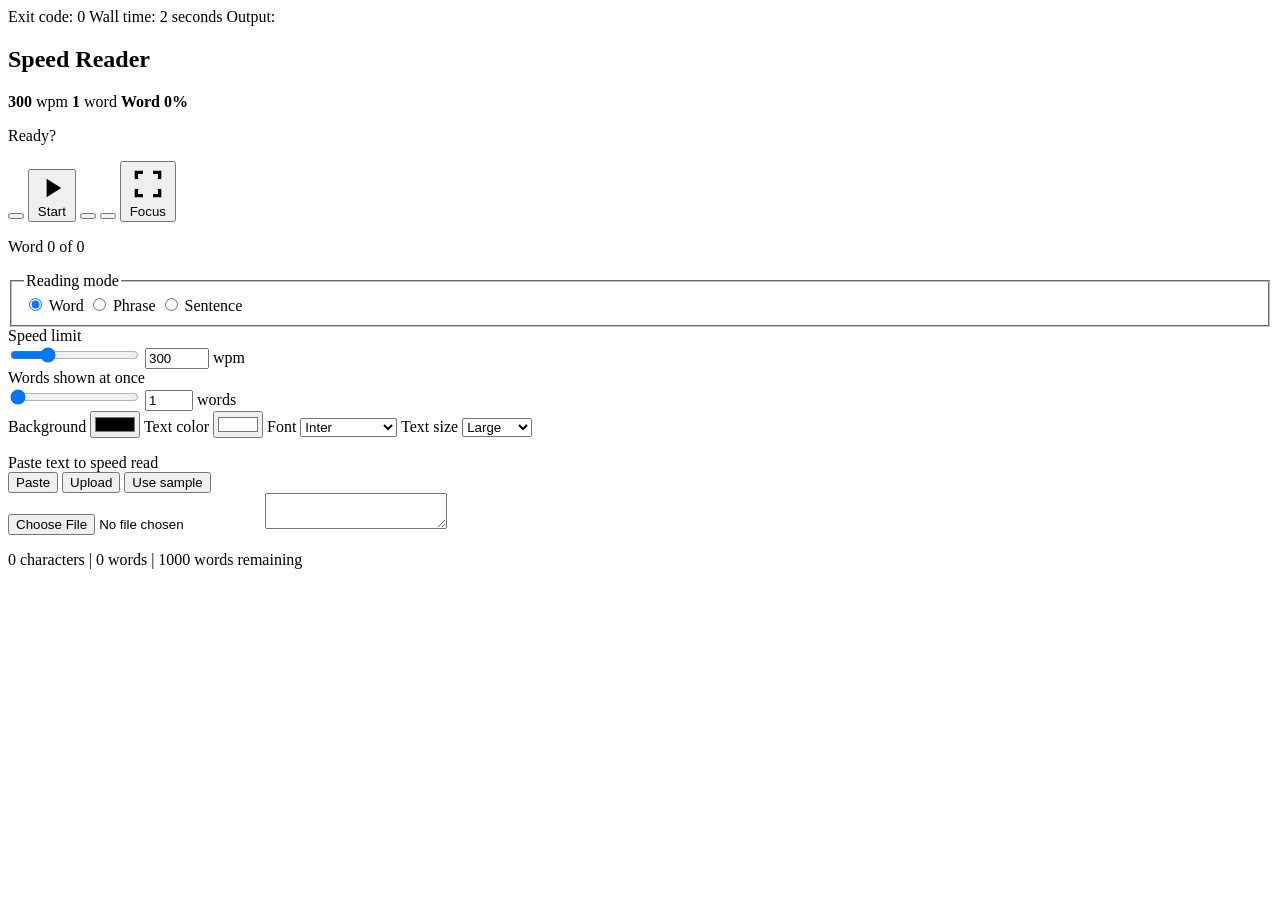
==== index.html @ 9c188092 "Add Speed Reader web app" ====
Exit code: 0
Wall time: 2 seconds
Output:
<!doctype html>
<html lang="en">
  <head>
    <meta charset="utf-8">
    <meta name="viewport" content="width=device-width, initial-scale=1">
    <title>Speed Reader</title>
    <link rel="icon" href="data:,">
    <link rel="stylesheet" href="styles.css">
  </head>
  <body>
    <main class="app-shell">
      <section class="reader-hero" aria-label="Speed reader">
        <div class="reader-status">
          <div>
            <h1>Speed Reader</h1>
          </div>
          <div class="stat-strip" aria-live="polite">
            <span><strong id="currentWpm">300</strong> wpm</span>
            <span><strong id="currentChunk">1</strong> <span id="chunkLabel">word</span></span>
            <span><strong id="currentMode">Word</strong></span>
            <span><strong id="currentProgress">0%</strong></span>
          </div>
        </div>

        <div class="reader-stage" id="readerStage" aria-live="polite" aria-atomic="true">
          <div class="focus-line" aria-hidden="true"></div>
          <p id="displayText">Ready?</p>
        </div>

        <div class="reader-controls" aria-label="Playback controls">
          <button class="icon-button" type="button" id="backButton" aria-label="Previous words">
            <svg viewBox="0 0 24 24" aria-hidden="true">
              <path d="M11 7 5 12l6 5V7Zm8 0-6 5 6 5V7Z"></path>
            </svg>
          </button>
          <button class="play-button" type="button" id="playButton" aria-label="Start reading">
            <svg viewBox="0 0 24 24" aria-hidden="true" id="playIcon">
              <path d="M8 5v14l11-7L8 5Z"></path>
            </svg>
            <span id="playButtonText">Start</span>
          </button>
          <button class="icon-button" type="button" id="forwardButton" aria-label="Next words">
            <svg viewBox="0 0 24 24" aria-hidden="true">
              <path d="m13 7 6 5-6 5V7ZM5 7l6 5-6 5V7Z"></path>
            </svg>
          </button>
          <button class="icon-button" type="button" id="resetButton" aria-label="Reset to beginning">
            <svg viewBox="0 0 24 24" aria-hidden="true">
              <path d="M7.8 7.8A6 6 0 1 1 6 12H3.7A8.3 8.3 0 1 0 6 6.2V3H3v7h7V7H6.9l.9.8Z"></path>
            </svg>
          </button>
          <button class="focus-button" type="button" id="focusButton" aria-label="Open focus reading window">
            <svg viewBox="0 0 24 24" aria-hidden="true">
              <path d="M4 9V4h5v2H6v3H4Zm14 0V6h-3V4h5v5h-2ZM4 15h2v3h3v2H4v-5Zm14 3v-3h2v5h-5v-2h3Z"></path>
            </svg>
            <span>Focus</span>
          </button>
        </div>

        <div class="progress-wrap" aria-label="Reading progress">
          <div class="progress-bar">
            <div id="progressFill"></div>
          </div>
          <p id="positionText">Word 0 of 0</p>
        </div>
      </section>

      <section class="workspace" aria-label="Reader settings and text">
        <form class="settings-panel" id="settingsForm">
          <fieldset class="control-group mode-group">
            <legend>Reading mode</legend>
            <div class="segmented" role="radiogroup" aria-label="Reading mode">
              <label>
                <input type="radio" name="readingMode" value="word" checked>
                <span>Word</span>
              </label>
              <label>
                <input type="radio" name="readingMode" value="phrase">
                <span>Phrase</span>
              </label>
              <label>
                <input type="radio" name="readingMode" value="sentence">
                <span>Sentence</span>
              </label>
            </div>
          </fieldset>

          <div class="control-group">
            <label for="wpmRange">Speed limit</label>
            <div class="range-row">
              <input type="range" id="wpmRange" min="50" max="1000" step="10" value="300">
              <input type="number" id="wpmInput" min="50" max="1000" step="10" value="300" aria-label="Words per minute">
              <span>wpm</span>
            </div>
          </div>

          <div class="control-group">
            <label for="chunkRange">Words shown at once</label>
            <div class="range-row">
              <input type="range" id="chunkRange" min="1" max="10" step="1" value="1">
              <input type="number" id="chunkInput" min="1" max="10" step="1" value="1" aria-label="Words shown at once">
              <span>words</span>
            </div>
          </div>

          <div class="control-grid">
            <label>
              <span>Background</span>
              <input type="color" id="backgroundColor" value="#000000">
            </label>
            <label>
              <span>Text color</span>
              <input type="color" id="textColor" value="#ffffff">
            </label>
            <label>
              <span>Font</span>
              <select id="fontSelect">
                <option value="Inter, Arial, sans-serif">Inter</option>
                <option value="Arial, sans-serif">Arial</option>
                <option value="'Comic Sans MS', 'Comic Sans', cursive">Comic Sans</option>
                <option value="Georgia, serif">Georgia</option>
                <option value="'Trebuchet MS', sans-serif">Trebuchet</option>
                <option value="'Courier New', monospace">Courier New</option>
              </select>
            </label>
            <label>
              <span>Text size</span>
              <select id="fontSizeSelect">
                <option value="clamp(2.7rem, 8vw, 6rem)">Large</option>
                <option value="clamp(2rem, 6vw, 4.5rem)">Medium</option>
                <option value="clamp(1.5rem, 4vw, 3rem)">Small</option>
              </select>
            </label>
          </div>
        </form>

        <section class="text-panel" aria-label="Text to read">
          <div class="text-head">
            <label for="sourceText">Paste text to speed read</label>
            <div class="text-actions">
              <button class="text-button" type="button" id="pasteButton">Paste</button>
              <button class="text-button" type="button" id="uploadButton">Upload</button>
              <button class="text-button" type="button" id="sampleButton">Use sample</button>
            </div>
          </div>
          <input class="visually-hidden" type="file" id="fileInput" accept=".txt,.text,text/plain,.pdf,application/pdf">
          <textarea id="sourceText" spellcheck="true"></textarea>
          <div class="text-footer">
            <p id="textStats">0 characters | 0 words | 1000 words remaining</p>
            <p id="limitMessage" role="status"></p>
          </div>
        </section>
      </section>
    </main>

    <script src="reader-core.js"></script>
    <script src="script.js"></script>
  </body>
</html>
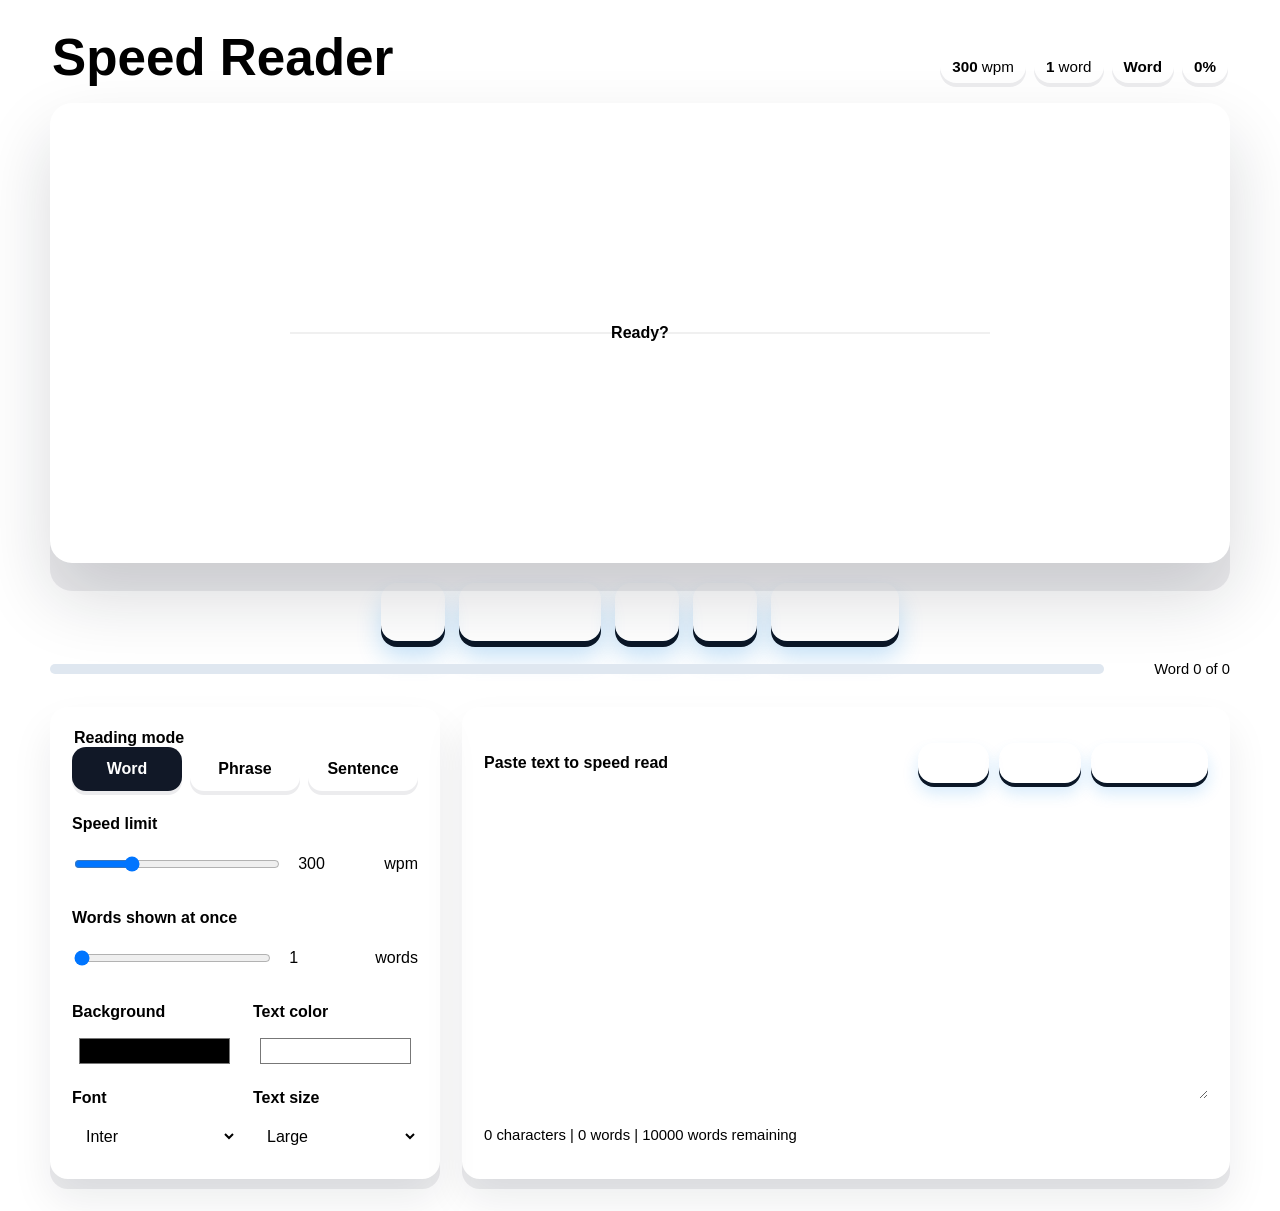
==== commit da51a0e7: "Fix published Speed Reader assets" ====
--- a/index.html
+++ b/index.html
@@ -1,6 +1,3 @@
-Exit code: 0
-Wall time: 2 seconds
-Output:
 <!doctype html>
 <html lang="en">
   <head>
@@ -149,7 +146,7 @@
           <input class="visually-hidden" type="file" id="fileInput" accept=".txt,.text,text/plain,.pdf,application/pdf">
           <textarea id="sourceText" spellcheck="true"></textarea>
           <div class="text-footer">
-            <p id="textStats">0 characters | 0 words | 1000 words remaining</p>
+            <p id="textStats">0 characters | 0 words | 10000 words remaining</p>
             <p id="limitMessage" role="status"></p>
           </div>
         </section>
@@ -160,4 +157,3 @@
     <script src="script.js"></script>
   </body>
 </html>
-
--- a/styles.css
+++ b/styles.css
@@ -0,0 +1,571 @@
+Exit code: 0
+Wall time: 2.1 seconds
+Output:
+:root {
+  --page: #f3f7fb;
+  --ink: #111827;
+  --muted: #647083;
+  --line: #111827;
+  --soft-line: #d7e1ed;
+  --panel: #ffffff;
+  --accent: #1688e8;
+  --accent-strong: #126bc0;
+  --success: #25a842;
+  --reader-bg: #000000;
+  --reader-text: #ffffff;
+  --reader-font: Inter, Arial, sans-serif;
+  --reader-size: clamp(2.7rem, 8vw, 6rem);
+}
+
+* {
+  box-sizing: border-box;
+}
+
+body {
+  margin: 0;
+  min-height: 100vh;
+  background:
+    radial-gradient(circle at top left, rgba(22, 136, 232, 0.12), transparent 34rem),
+    linear-gradient(180deg, #ffffff 0%, var(--page) 44%, #edf3f9 100%);
+  color: var(--ink);
+  font-family: Inter, "Segoe UI", Arial, sans-serif;
+}
+
+button,
+input,
+select,
+textarea {
+  font: inherit;
+}
+
+button {
+  cursor: pointer;
+}
+
+.app-shell {
+  width: min(1180px, calc(100% - 32px));
+  margin: 0 auto;
+  padding: 32px 0;
+}
+
+.reader-hero {
+  display: grid;
+  gap: 20px;
+}
+
+.reader-status {
+  display: flex;
+  align-items: end;
+  justify-content: space-between;
+  gap: 24px;
+  padding: 0 2px;
+}
+
+h1 {
+  margin: 0;
+  max-width: 760px;
+  font-size: clamp(2rem, 4vw, 3.6rem);
+  line-height: 1;
+  letter-spacing: 0;
+}
+
+.stat-strip {
+  display: flex;
+  flex-wrap: wrap;
+  justify-content: flex-end;
+  gap: 8px;
+  color: var(--muted);
+  font-size: 0.95rem;
+}
+
+.stat-strip > span {
+  border: 2px solid var(--line);
+  border-radius: 999px;
+  background: var(--panel);
+  padding: 8px 12px;
+  white-space: nowrap;
+  box-shadow: 0 4px 0 rgba(17, 24, 39, 0.08);
+}
+
+.stat-strip strong {
+  color: var(--ink);
+}
+
+.reader-stage {
+  position: relative;
+  display: grid;
+  min-height: clamp(260px, 39vw, 460px);
+  place-items: center;
+  overflow: hidden;
+  border: 3px solid var(--line);
+  border-radius: 22px;
+  background: var(--reader-bg);
+  color: var(--reader-text);
+  box-shadow: 0 28px 0 rgba(17, 24, 39, 0.08), 0 34px 70px rgba(16, 26, 40, 0.16);
+  transition: background-color 160ms ease, color 160ms ease;
+}
+
+.reader-stage p {
+  position: relative;
+  z-index: 1;
+  max-width: 92%;
+  margin: 0;
+  color: inherit;
+  font-family: var(--reader-font);
+  font-size: var(--reader-size);
+  font-weight: 850;
+  line-height: 1.06;
+  letter-spacing: 0;
+  text-align: center;
+  overflow-wrap: anywhere;
+}
+
+.focus-line {
+  position: absolute;
+  inset: 50% auto auto 50%;
+  width: min(76%, 700px);
+  height: 1px;
+  background: currentColor;
+  opacity: 0.12;
+  transform: translate(-50%, -50%);
+}
+
+.reader-controls {
+  display: flex;
+  justify-content: center;
+  gap: 14px;
+}
+
+.icon-button,
+.play-button,
+.text-button,
+.focus-button {
+  border: 3px solid var(--line);
+  border-radius: 16px;
+  color: #ffffff;
+  background: var(--accent);
+  transition: transform 150ms ease, background 150ms ease, box-shadow 150ms ease;
+}
+
+.icon-button,
+.play-button,
+.focus-button {
+  min-width: 64px;
+  min-height: 58px;
+  box-shadow: 0 6px 0 #0b1727, 0 16px 24px rgba(22, 136, 232, 0.24);
+}
+
+.icon-button:hover,
+.play-button:hover,
+.text-button:hover,
+.focus-button:hover {
+  background: var(--accent-strong);
+  transform: translateY(-2px);
+}
+
+.icon-button:active,
+.play-button:active,
+.text-button:active,
+.focus-button:active {
+  box-shadow: 0 2px 0 #0b1727, 0 8px 14px rgba(22, 136, 232, 0.2);
+  transform: translateY(3px);
+}
+
+.icon-button:focus-visible,
+.play-button:focus-visible,
+.text-button:focus-visible,
+.focus-button:focus-visible,
+input:focus-visible,
+select:focus-visible,
+textarea:focus-visible {
+  outline: 3px solid rgba(22, 136, 232, 0.34);
+  outline-offset: 2px;
+}
+
+.icon-button svg,
+.play-button svg,
+.focus-button svg {
+  width: 28px;
+  height: 28px;
+  fill: currentColor;
+  vertical-align: middle;
+}
+
+.play-button,
+.focus-button {
+  display: inline-flex;
+  align-items: center;
+  justify-content: center;
+  gap: 9px;
+  padding: 0 22px;
+  font-weight: 850;
+}
+
+.play-button {
+  min-width: 142px;
+}
+
+.focus-button {
+  min-width: 128px;
+}
+
+.play-button.is-playing {
+  background: var(--success);
+  box-shadow: 0 6px 0 #0b1727, 0 16px 24px rgba(37, 168, 66, 0.24);
+}
+
+.progress-wrap {
+  display: grid;
+  grid-template-columns: 1fr auto;
+  align-items: center;
+  gap: 14px;
+}
+
+.progress-bar {
+  height: 10px;
+  overflow: hidden;
+  border: 2px solid var(--line);
+  border-radius: 999px;
+  background: #dfe7f0;
+}
+
+#progressFill {
+  width: 0%;
+  height: 100%;
+  border-radius: inherit;
+  background: linear-gradient(90deg, var(--accent), var(--success));
+  transition: width 120ms linear;
+}
+
+#positionText {
+  margin: 0;
+  min-width: 112px;
+  color: var(--muted);
+  font-size: 0.92rem;
+  text-align: right;
+}
+
+.workspace {
+  display: grid;
+  grid-template-columns: minmax(280px, 390px) 1fr;
+  gap: 22px;
+  margin-top: 30px;
+}
+
+.settings-panel,
+.text-panel {
+  border: 2px solid var(--line);
+  border-radius: 18px;
+  background: var(--panel);
+  box-shadow: 0 10px 0 rgba(17, 24, 39, 0.08), 0 22px 42px rgba(16, 26, 40, 0.08);
+}
+
+.settings-panel {
+  display: grid;
+  align-content: start;
+  gap: 24px;
+  padding: 22px;
+}
+
+.control-group {
+  display: grid;
+  gap: 10px;
+}
+
+.control-group label,
+.control-grid span,
+.text-head label,
+.mode-group legend {
+  color: var(--ink);
+  font-weight: 850;
+}
+
+.mode-group {
+  margin: 0;
+  padding: 0;
+  border: 0;
+}
+
+.segmented {
+  display: grid;
+  grid-template-columns: repeat(3, 1fr);
+  gap: 8px;
+}
+
+.segmented label {
+  display: block;
+}
+
+.segmented input {
+  position: absolute;
+  inline-size: 1px;
+  block-size: 1px;
+  overflow: hidden;
+  clip: rect(0 0 0 0);
+  white-space: nowrap;
+}
+
+.segmented span {
+  display: grid;
+  min-height: 44px;
+  place-items: center;
+  border: 2px solid var(--line);
+  border-radius: 14px;
+  background: #ffffff;
+  color: var(--ink);
+  font-weight: 850;
+  box-shadow: 0 4px 0 rgba(17, 24, 39, 0.08);
+}
+
+.segmented input:checked + span {
+  background: #111827;
+  color: #ffffff;
+}
+
+.segmented input:focus-visible + span {
+  outline: 3px solid rgba(22, 136, 232, 0.34);
+  outline-offset: 2px;
+}
+
+.range-row {
+  display: grid;
+  grid-template-columns: 1fr 86px auto;
+  align-items: center;
+  gap: 10px;
+  color: var(--muted);
+}
+
+.range-row.is-disabled {
+  opacity: 0.55;
+}
+
+input[type="range"] {
+  width: 100%;
+  accent-color: var(--accent);
+}
+
+input[type="number"],
+select,
+textarea {
+  width: 100%;
+  border: 2px solid var(--soft-line);
+  border-radius: 12px;
+  background: #ffffff;
+  color: var(--ink);
+}
+
+input[type="number"],
+select {
+  min-height: 42px;
+  padding: 0 10px;
+}
+
+.control-grid {
+  display: grid;
+  grid-template-columns: 1fr 1fr;
+  gap: 16px;
+}
+
+.control-grid label {
+  display: grid;
+  gap: 8px;
+}
+
+input[type="color"] {
+  width: 100%;
+  height: 44px;
+  border: 2px solid var(--soft-line);
+  border-radius: 12px;
+  background: #ffffff;
+  padding: 5px;
+}
+
+.text-panel {
+  display: grid;
+  gap: 14px;
+  padding: 22px;
+}
+
+.text-head,
+.text-footer {
+  display: flex;
+  align-items: center;
+  justify-content: space-between;
+  gap: 14px;
+}
+
+.text-actions {
+  display: flex;
+  flex-wrap: wrap;
+  justify-content: flex-end;
+  gap: 10px;
+}
+
+.text-button {
+  min-height: 40px;
+  padding: 0 14px;
+  font-weight: 800;
+  white-space: nowrap;
+  box-shadow: 0 4px 0 #0b1727, 0 10px 16px rgba(22, 136, 232, 0.18);
+}
+
+textarea {
+  min-height: 260px;
+  resize: vertical;
+  padding: 18px;
+  font-size: 1.08rem;
+  line-height: 1.55;
+}
+
+.text-footer p {
+  margin: 0;
+  color: var(--muted);
+  font-size: 0.93rem;
+}
+
+#limitMessage {
+  color: #9c3c00;
+  font-weight: 750;
+  text-align: right;
+}
+
+.visually-hidden {
+  position: absolute;
+  width: 1px;
+  height: 1px;
+  overflow: hidden;
+  clip: rect(0 0 0 0);
+  white-space: nowrap;
+}
+
+.focus-page {
+  min-height: 100vh;
+  background: #070b12;
+  color: #ffffff;
+}
+
+.focus-shell {
+  display: grid;
+  min-height: 100vh;
+  grid-template-rows: auto 1fr auto auto;
+  gap: 20px;
+  width: min(1500px, calc(100% - 32px));
+  margin: 0 auto;
+  padding: 24px 0;
+}
+
+.focus-top {
+  display: flex;
+  align-items: center;
+  justify-content: space-between;
+  gap: 20px;
+}
+
+.focus-top h1 {
+  color: #ffffff;
+  font-size: clamp(1.8rem, 4vw, 3.5rem);
+}
+
+.focus-stage {
+  min-height: 0;
+  height: 100%;
+  box-shadow: none;
+}
+
+.focus-progress #focusProgressFill {
+  width: 0%;
+  height: 100%;
+  border-radius: inherit;
+  background: linear-gradient(90deg, var(--accent), var(--success));
+  transition: width 120ms linear;
+}
+
+.focus-progress #focusPosition {
+  margin: 0;
+  min-width: 112px;
+  color: #d7e1ed;
+  font-size: 0.92rem;
+  text-align: right;
+}
+
+@media (max-width: 860px) {
+  .app-shell {
+    width: min(100% - 22px, 720px);
+    padding: 18px 0 28px;
+  }
+
+  .reader-status,
+  .workspace,
+  .text-head,
+  .text-footer,
+  .focus-top {
+    display: grid;
+  }
+
+  .reader-status {
+    align-items: start;
+  }
+
+  .stat-strip {
+    justify-content: start;
+  }
+
+  .workspace {
+    grid-template-columns: 1fr;
+  }
+
+  .reader-controls {
+    flex-wrap: wrap;
+    gap: 10px;
+  }
+
+  .icon-button,
+  .play-button {
+    min-width: 56px;
+    min-height: 54px;
+  }
+
+  .play-button {
+    min-width: 116px;
+    padding: 0 16px;
+  }
+
+  .focus-button {
+    min-width: 112px;
+    padding: 0 14px;
+  }
+
+  .control-grid {
+    grid-template-columns: 1fr;
+  }
+
+  .progress-wrap {
+    grid-template-columns: 1fr;
+  }
+
+  #positionText,
+  #limitMessage,
+  .focus-progress #focusPosition {
+    text-align: left;
+  }
+
+  .text-actions {
+    justify-content: start;
+  }
+
+  .segmented {
+    grid-template-columns: 1fr;
+  }
+}
+
+@media (prefers-reduced-motion: reduce) {
+  *,
+  *::before,
+  *::after {
+    scroll-behavior: auto !important;
+    transition-duration: 0.01ms !important;
+    animation-duration: 0.01ms !important;
+    animation-iteration-count: 1 !important;
+  }
+}
+
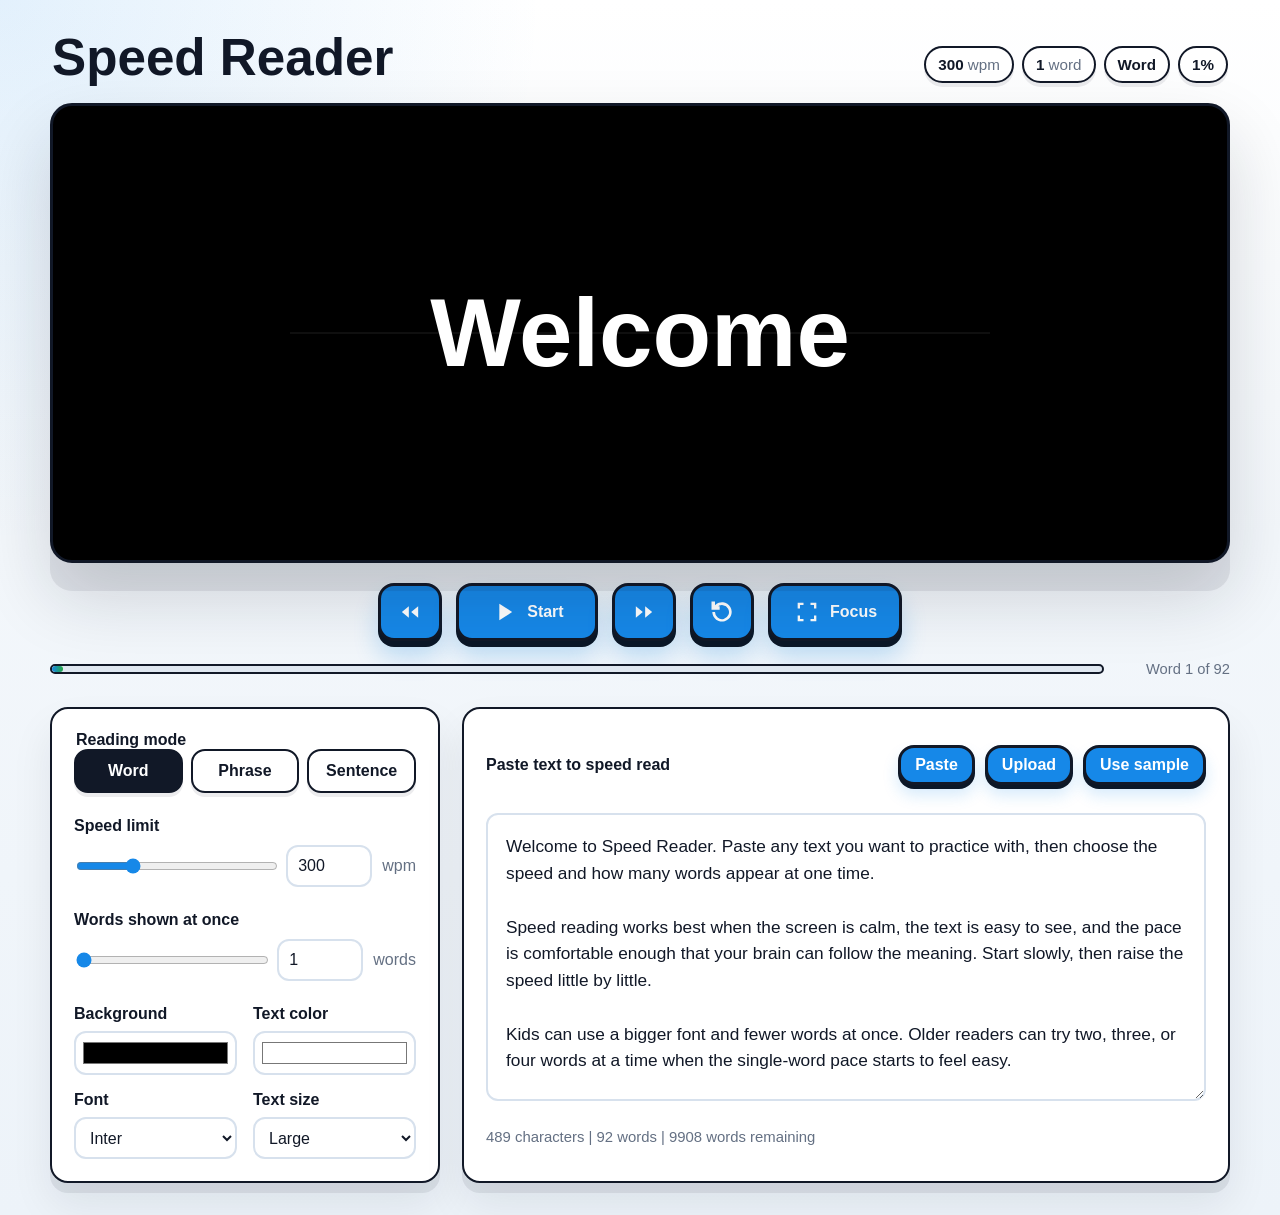
==== commit c6ea3a9b: "Refresh browser assets after reader fix" ====
--- a/index.html
+++ b/index.html
@@ -5,7 +5,7 @@
     <meta name="viewport" content="width=device-width, initial-scale=1">
     <title>Speed Reader</title>
     <link rel="icon" href="data:,">
-    <link rel="stylesheet" href="styles.css">
+    <link rel="stylesheet" href="styles.css?v=20260711-1">
   </head>
   <body>
     <main class="app-shell">
@@ -153,7 +153,7 @@
       </section>
     </main>
 
-    <script src="reader-core.js"></script>
-    <script src="script.js"></script>
+    <script src="reader-core.js?v=20260711-1"></script>
+    <script src="script.js?v=20260711-1"></script>
   </body>
 </html>
--- a/styles.css
+++ b/styles.css
@@ -1,6 +1,3 @@
-Exit code: 0
-Wall time: 2.1 seconds
-Output:
 :root {
   --page: #f3f7fb;
   --ink: #111827;
@@ -568,4 +565,3 @@
     animation-iteration-count: 1 !important;
   }
 }
-
